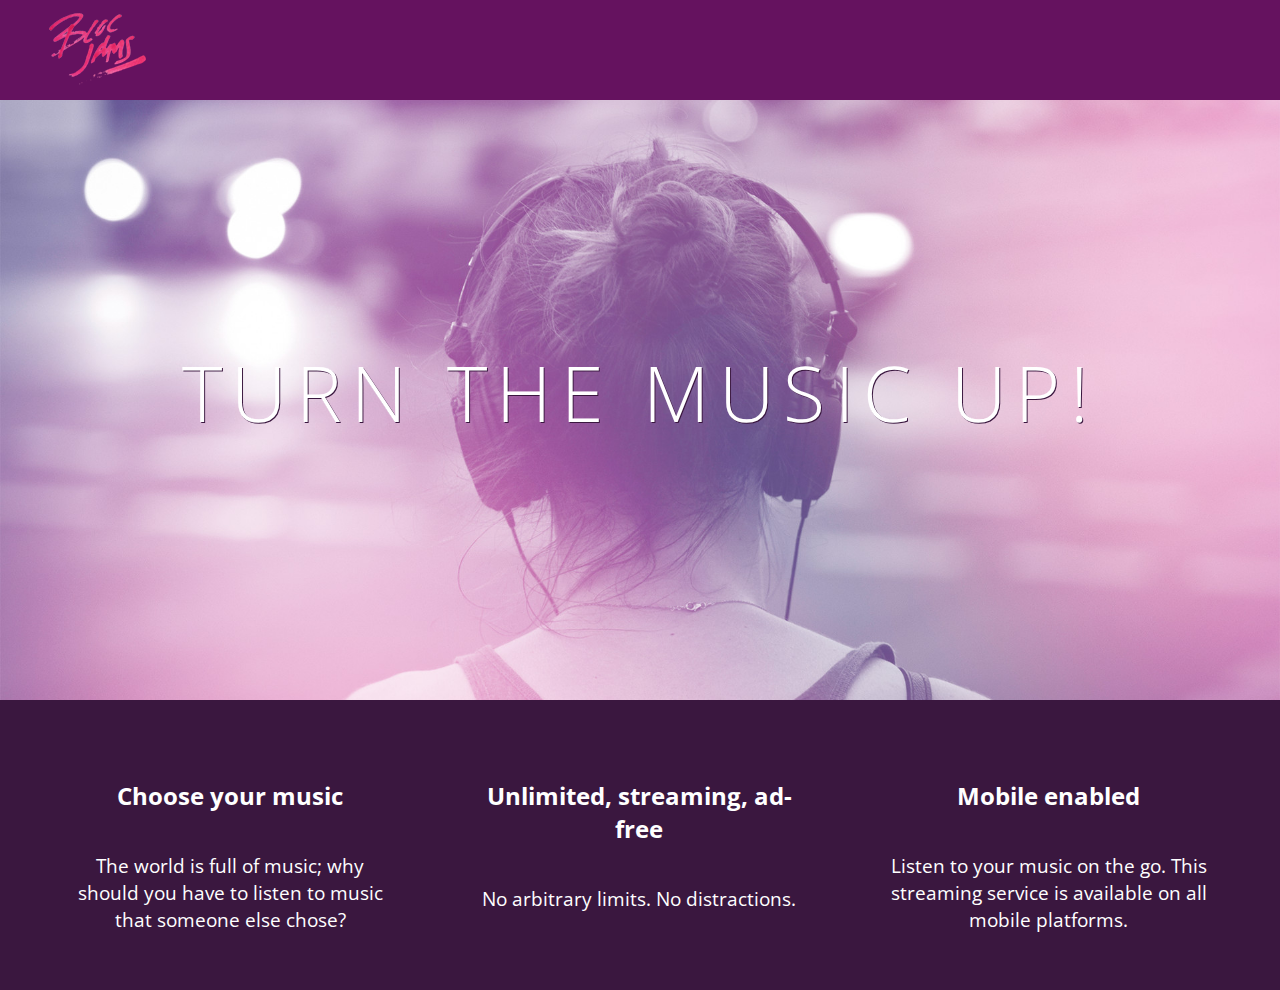
==== index.html @ 1564b3df "added clearfix to section in index.html" ====
<!DOCTYPE html>
 <html>
     <head> 
         <title>Bloc Jams</title>
         <meta name="viewport" content="width=device-width, initial-scale=1">
         <link rel="stylesheet" type="text/css" href="http://fonts.googleapis.com/css?family=Open+Sans:400,800,600,700,300">
         <link rel="stylesheet" type="text/css" href="http://code.ionicframework.com/ionicons/2.0.1/css/ionicons.min.css">
         <link rel="stylesheet" type="text/css" href="styles/normalize.css">
         <link rel="stylesheet" type="text/css" href="styles/main.css">
         <link rel="stylesheet" type="text/css" href="styles/landing.css">
     </head>
     <body class="landing">
         
         <nav class="navbar"> <!-- navigation bar -->
             <img src="assets/images/bloc_jams_logo.png" alt="bloc jams logo" class="logo">
         </nav>
        
         <section class="hero-content"> <!-- hero content -->
             <h1 class="hero-title">Turn the music up!</h1>
         </section>
        
          <section class="selling-points container clearfix"> <!-- selling points -->
             <div class="point column third">
                 <span class="ion-music-note"></span>
                 <h5 class="point-title">Choose your music</h5>
                 <p class="point-description">The world is full of music; why should you have to listen to music that someone else chose?</p>
             </div>
             <div class="point column third">
                 <span class="ion-radio-waves"></span>
                 <h5 class="point-title">Unlimited, streaming, ad-free</h5>
                 <p class="point-description">No arbitrary limits. No distractions.</p>
             </div>
             <div class="point column third">
                 <span class="ion-iphone"></span>
                 <h5 class="point-title">Mobile enabled</h5>
                 <p class="point-description">Listen to your music on the go. This streaming service is available on all mobile platforms.</p>
             </div>
         </section>
         
     </body>
 </html>
---- styles/main.css ----
*, *::before, *::after {
     -moz-box-sizing: border-box;
     -webkit-box-sizing: border-box;
     box-sizing: border-box;
 }

html {
     height: 100%; /* makes sure our HTML takes up 100% of the browser window */
     font-size: 100%;
 }
 
 body {
     font-family: 'Open Sans'; /* sets our font to the "Open Sans" typeface */
     color: white;             /* sets the text color to white */
     min-height: 100%;         /* says the height of the body must be, at minimum, 100% of the window */
 }
 
 .navbar {
     padding: 0.5rem;
     background-color: rgb(101,18,95);
 }
 
 .navbar .logo {
     position: relative; /* positioning will be explained in a resource */
     left: 2rem;
 }

.container {
     margin: 0 auto;
     max-width: 64rem;
 } 

/* Medium and small screens (640px) */
 @media (min-width: 640px) {
    html { font-size: 112%; }
     
     .column {
         float: left;
         padding-left: 1rem;
         padding-right: 1rem;
     }
     
     .column.full { width: 100%; }
     .column.two-thirds { width: 66.7%; }
     .column.half { width: 50%; }
     .column.third { width: 33.3%; }
     .column.fourth { width: 25%; }
     .column.flow-opposite { float: right; }  
 }
 
 /* Large screens (1024px) */
 @media (min-width: 1024px) {
   html { font-size: 120%; }
 }

.clearfix::before,
.clearfix::after {
   content: " ";
   display: table;
}

.clearfix::after {
   clear: both;
}
---- styles/landing.css ----
body.landing {
     background-color: rgb(58,23,63);
 }
 
 .hero-content {
     position: relative;
     min-height: 600px;
     background-image: url(../assets/images/bloc_jams_bg.jpg);
     background-repeat: no-repeat;
     background-position: center center;
     background-size: cover;
 }
 
 .hero-content .hero-title {
     position: absolute;
     top: 40%;
     -webkit-transform: translateY(-50%);
     -moz-transform: translateY(-50%);
     transform: translateY(-50%);
     width: 100%;
     text-align: center;
     font-size: 4rem;
     font-weight: 300;
     text-transform: uppercase;
     letter-spacing: 0.5rem;
     text-shadow: 1px 1px 0px rgb(58,23,63);
 }
 
 .selling-points {
     position: relative;
 }
 
 .point {
     position: relative;
     padding: 2rem;
     text-align: center;
 }
 
 .point .point-title {
     font-size: 1.25rem;
 }
 
 .ion-music-note,
 .ion-radio-waves,
 .ion-iphone {
     color: rgb(233,50,117);
     font-size: 5rem;
 }
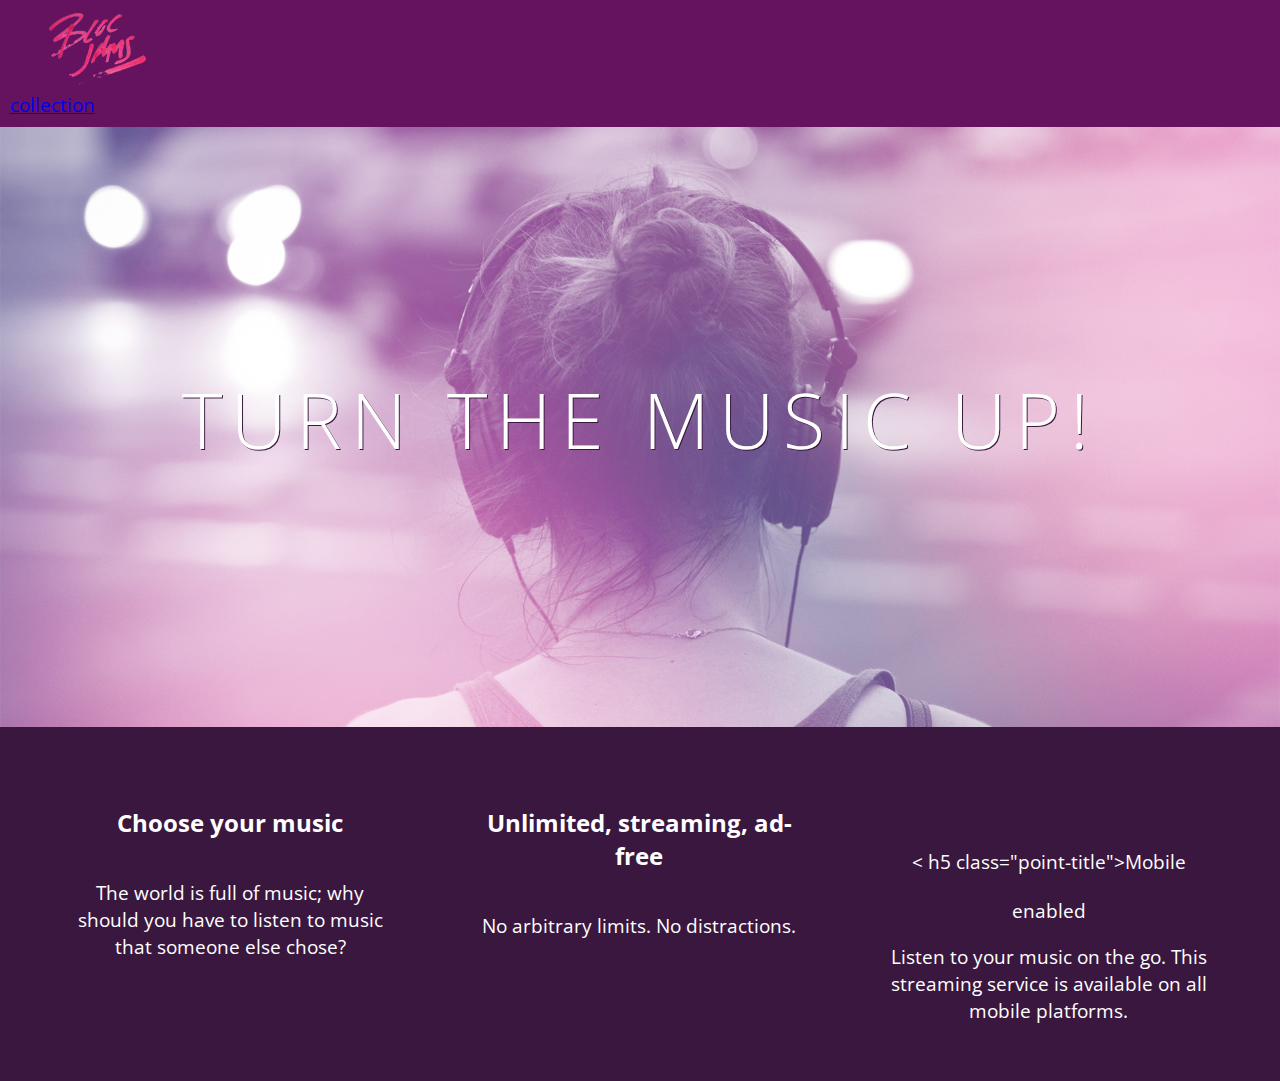
==== commit 8e7240a5: "updated nav links" ====
--- a/index.html
+++ b/index.html
@@ -12,7 +12,12 @@
      <body class="landing">
          
          <nav class="navbar"> <!-- navigation bar -->
-             <img src="assets/images/bloc_jams_logo.png" alt="bloc jams logo" class="logo">
+               <a href="index.html" class="logo">
+             <img src="assets/images/bloc_jams_logo.png" alt="bloc jams logo">
+         </a>
+         <div class="links-container">
+             <a href="collection.html" class="navbar-link">collection</a>
+         </div>
          </nav>
         
          <section class="hero-content"> <!-- hero content -->
@@ -32,7 +37,7 @@
              </div>
              <div class="point column third">
                  <span class="ion-iphone"></span>
-                 <h5 class="point-title">Mobile enabled</h5>
+                 <  h5 class="point-title">Mobile enabled</h5>
                  <p class="point-description">Listen to your music on the go. This streaming service is available on all mobile platforms.</p>
              </div>
          </section>
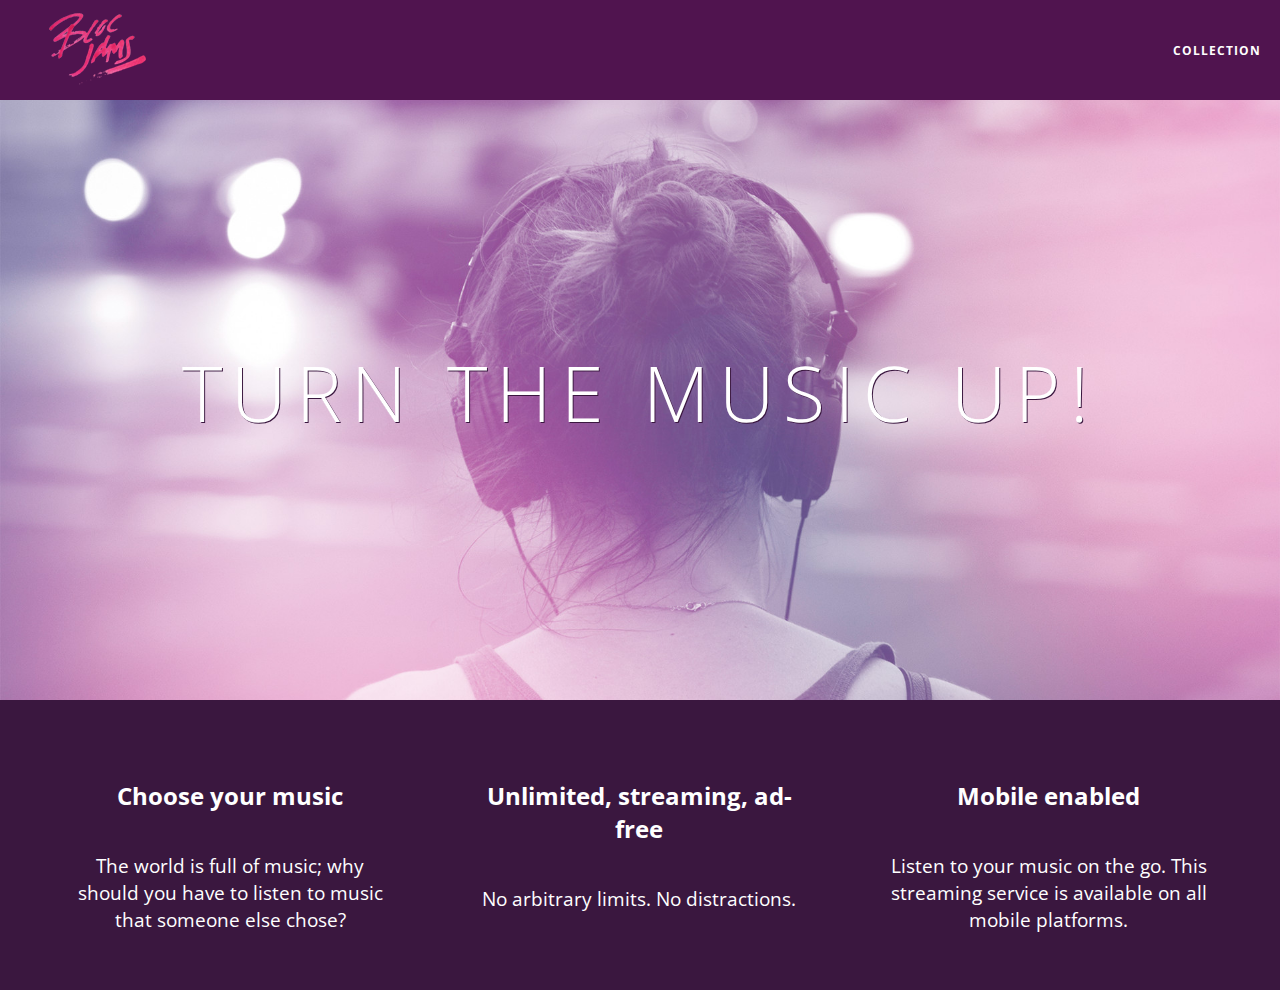
==== commit 4a6ee7ae: "added .container.narrow to main.css" ====
--- a/index.html
+++ b/index.html
@@ -37,7 +37,7 @@
              </div>
              <div class="point column third">
                  <span class="ion-iphone"></span>
-                 <  h5 class="point-title">Mobile enabled</h5>
+                 <h5 class="point-title">Mobile enabled</h5>
                  <p class="point-description">Listen to your music on the go. This streaming service is available on all mobile platforms.</p>
              </div>
          </section>
--- a/styles/main.css
+++ b/styles/main.css
@@ -16,19 +16,61 @@
  }
  
  .navbar {
+     position: relative;
      padding: 0.5rem;
-     background-color: rgb(101,18,95);
+     background-color: rgba(101,18,95,0.5);
+     /* #2 */
+     z-index: 1;
  }
  
  .navbar .logo {
      position: relative; /* positioning will be explained in a resource */
      left: 2rem;
+     cursor: pointer;  /* produces the finger-pointer icon when you hover over the logo */
+ }
+
+ .navbar .links-container {
+     display: table;
+     position: absolute;
+     top: 0;
+     right: 0;
+     height: 100px;
+     color: white;
+     /* #3 */
+     text-decoration: none;
+ }
+ 
+ .links-container .navbar-link {
+     display: table-cell;
+     position: relative;
+     height: 100%;
+     padding-left: 1rem;
+     padding-right: 1rem;
+     /* #4 */
+     vertical-align: middle;
+     color: white;
+     font-size: 0.625rem;
+     letter-spacing: 0.05rem;
+     font-weight: 700;
+     text-transform: uppercase;
+     /* #3 */
+     text-decoration: none;
+     cursor: pointer;
+ }
+ 
+   /* #5 */
+ .links-container .navbar-link:hover {
+     color: rgb(233,50,117);
  }
 
 .container {
      margin: 0 auto;
      max-width: 64rem;
  } 
+
+.container.narrow {
+     max-width: 56rem;
+ }
 
 /* Medium and small screens (640px) */
  @media (min-width: 640px) {
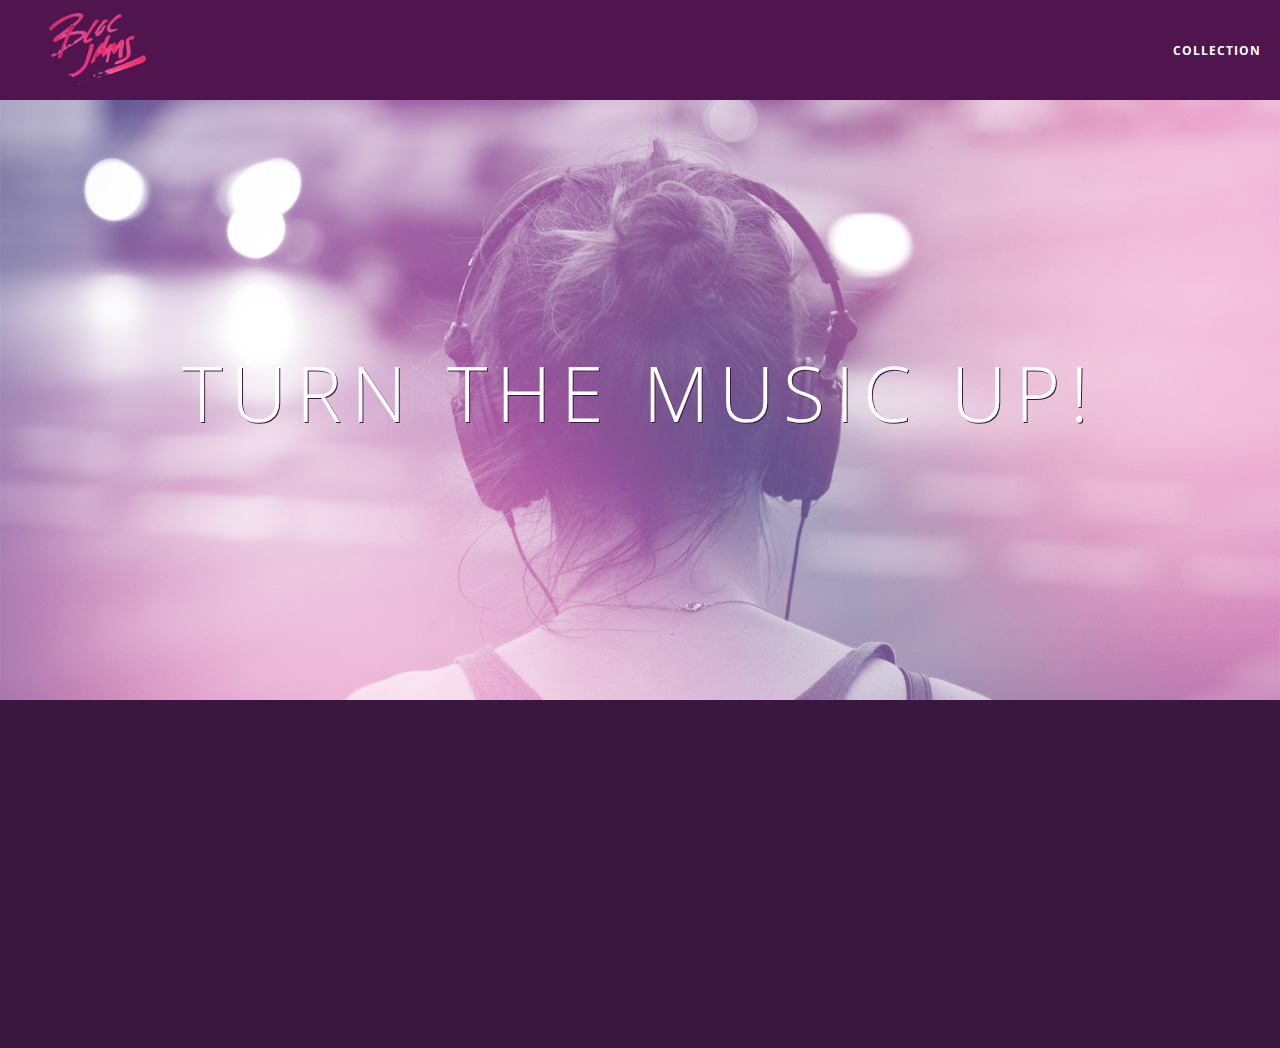
==== commit 38c1d4cb: "added and populated javascript file" ====
--- a/index.html
+++ b/index.html
@@ -41,6 +41,5 @@
                  <p class="point-description">Listen to your music on the go. This streaming service is available on all mobile platforms.</p>
              </div>
          </section>
-         
      </body>
  </html>--- a/styles/landing.css
+++ b/styles/landing.css
@@ -34,6 +34,17 @@
      position: relative;
      padding: 2rem;
      text-align: center;
+     opacity: 0;
+     -webkit-transform: scaleX(0.9) translateY(3rem);
+     -moz-transform: scaleX(0.9) translateY(3rem);
+     transform: scaleX(0.9) translateY(3rem);
+     -webkit-transition: all 0.25s ease-in-out;
+     -moz-transition: all 0.25s ease-in-out;
+     transition: all 0.25s ease-in-out;
+     -webkit-transition-delay: 0.2s;
+     -moz-transition-delay: 0.2s;
+     transition-delay: 0.2s;
+
  }
  
  .point .point-title {
